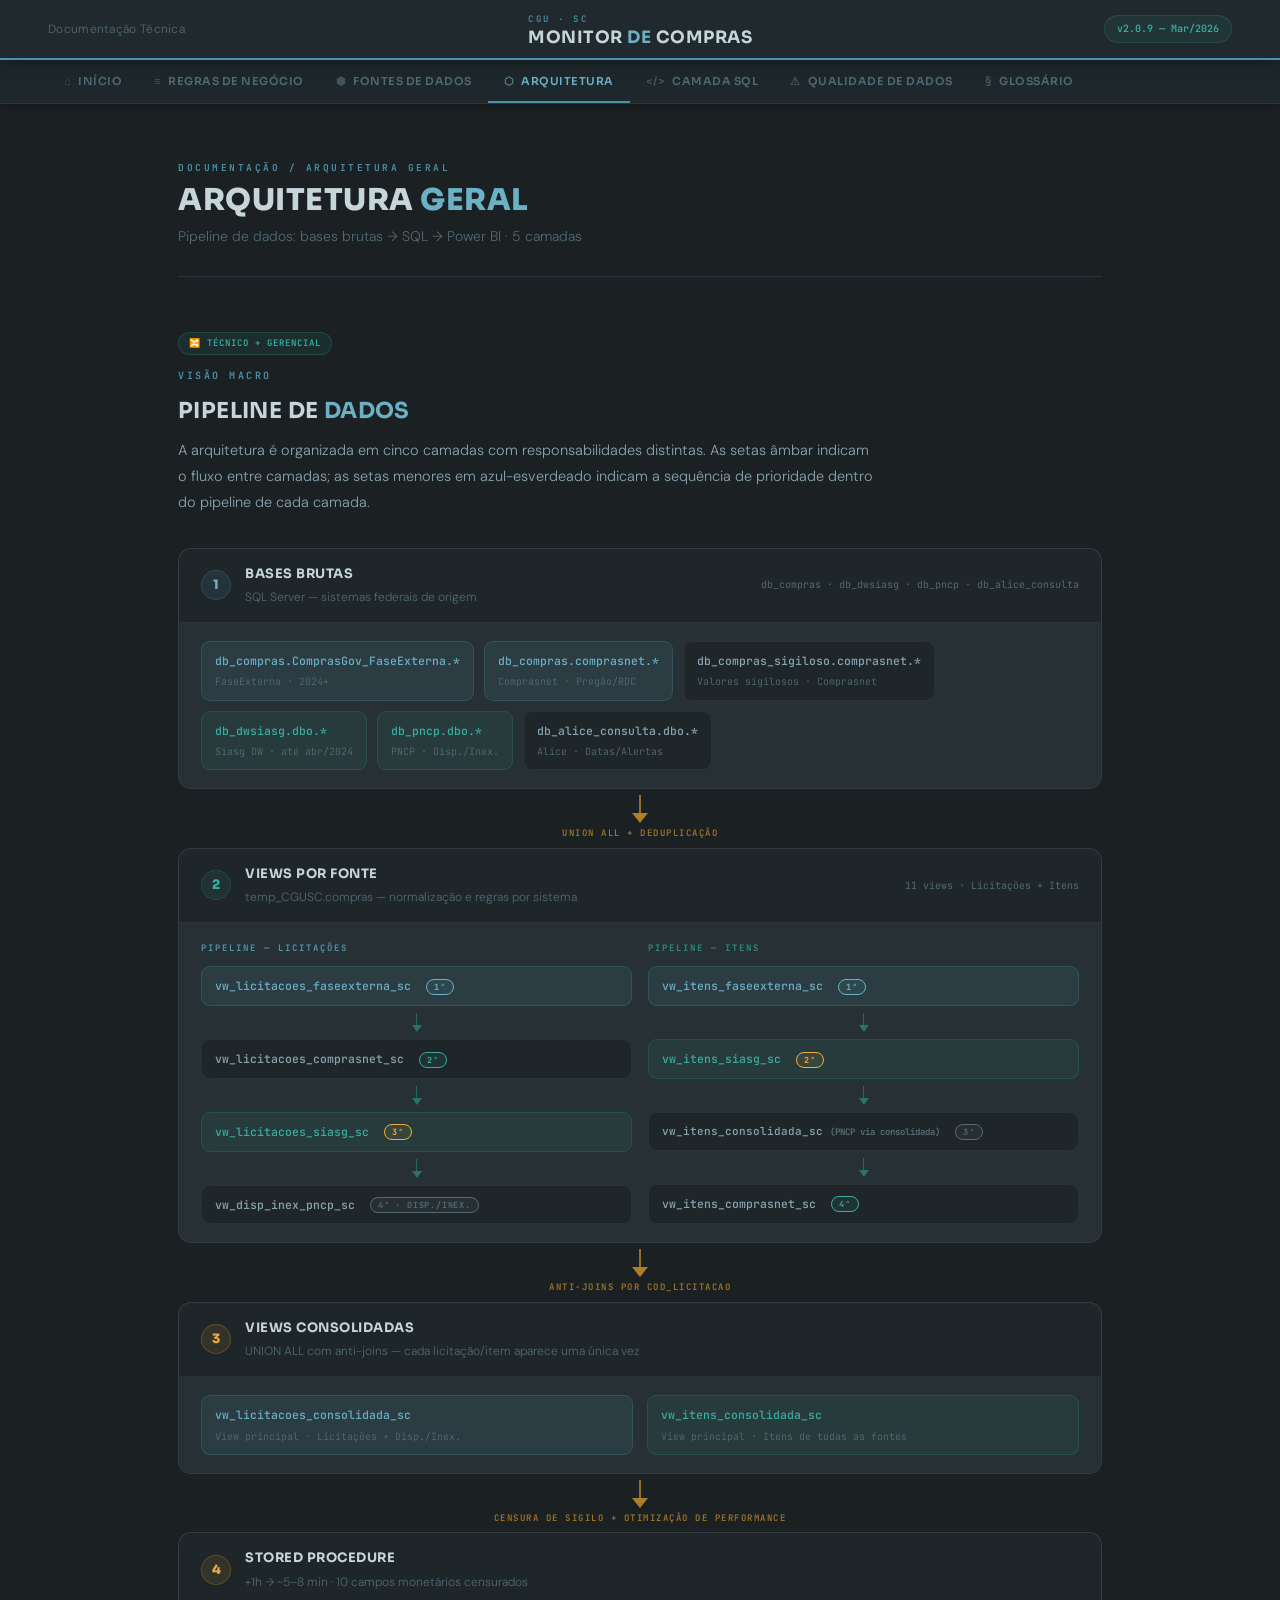
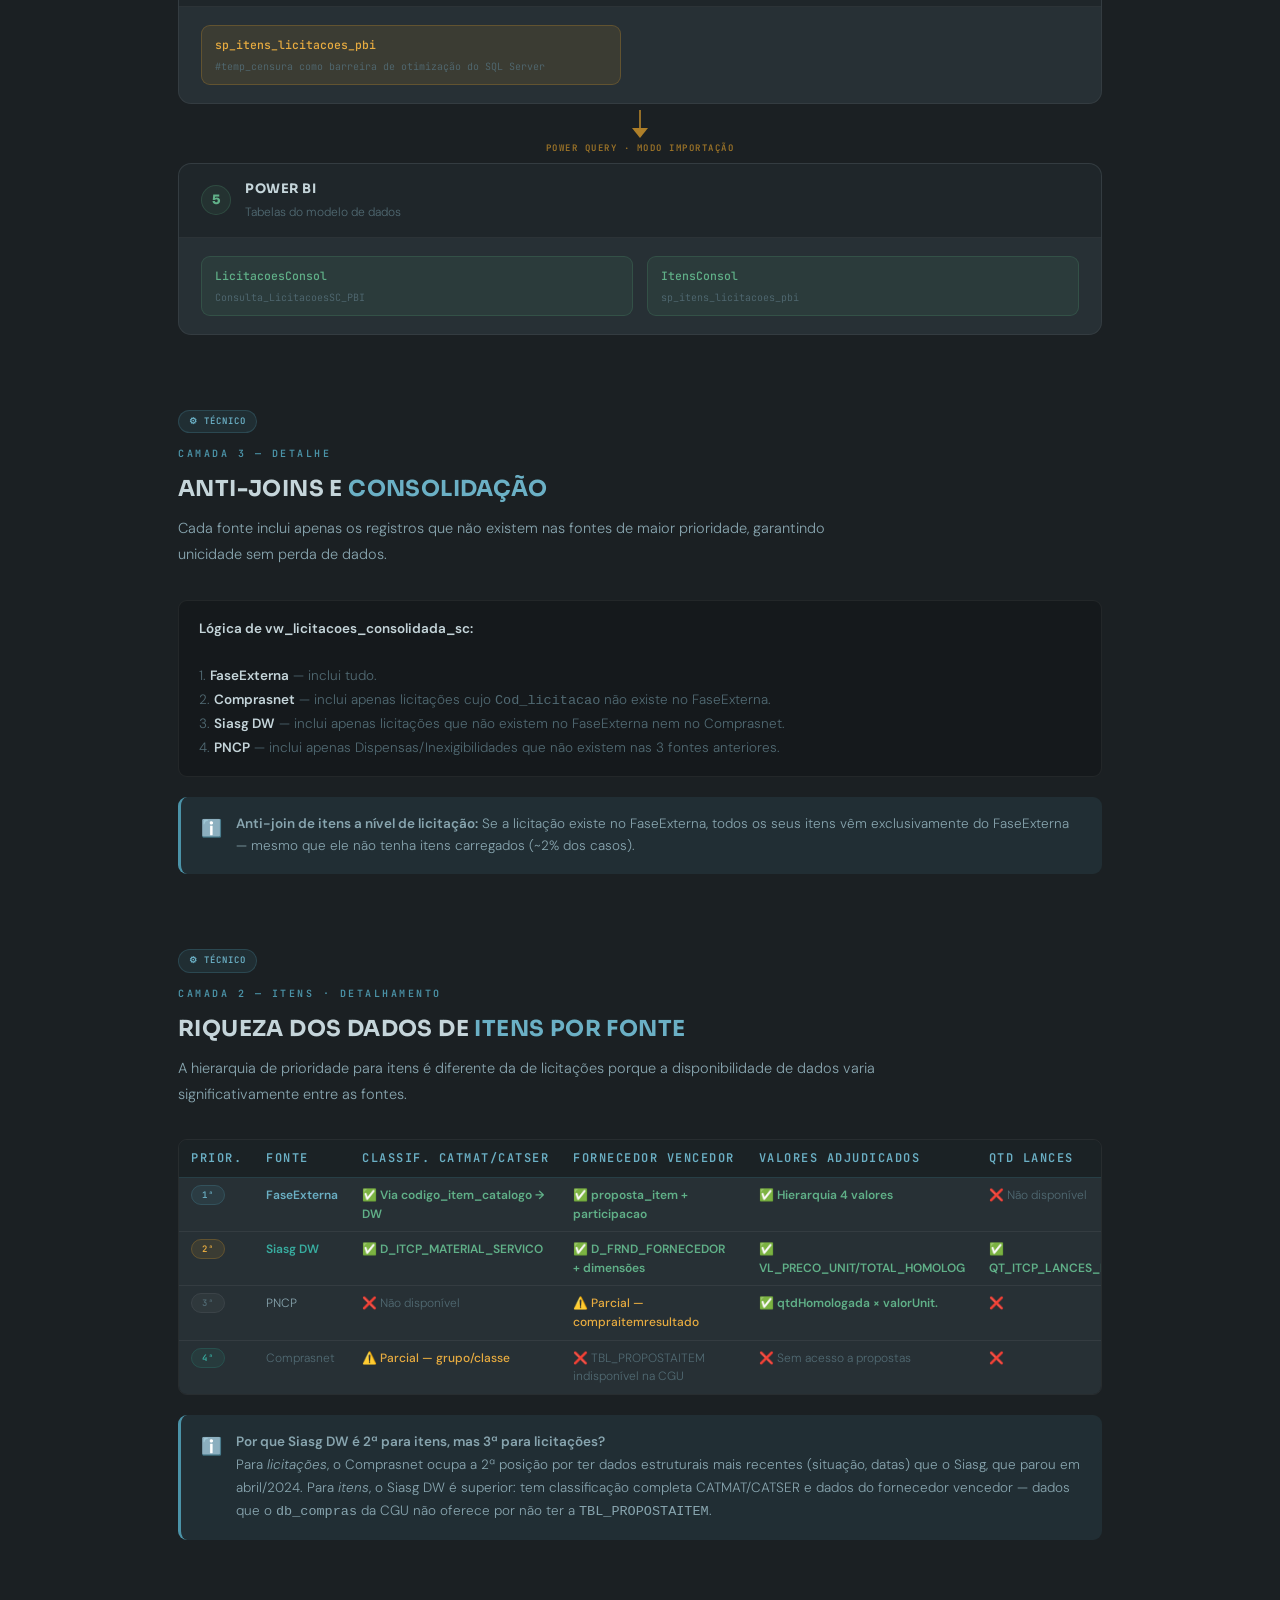
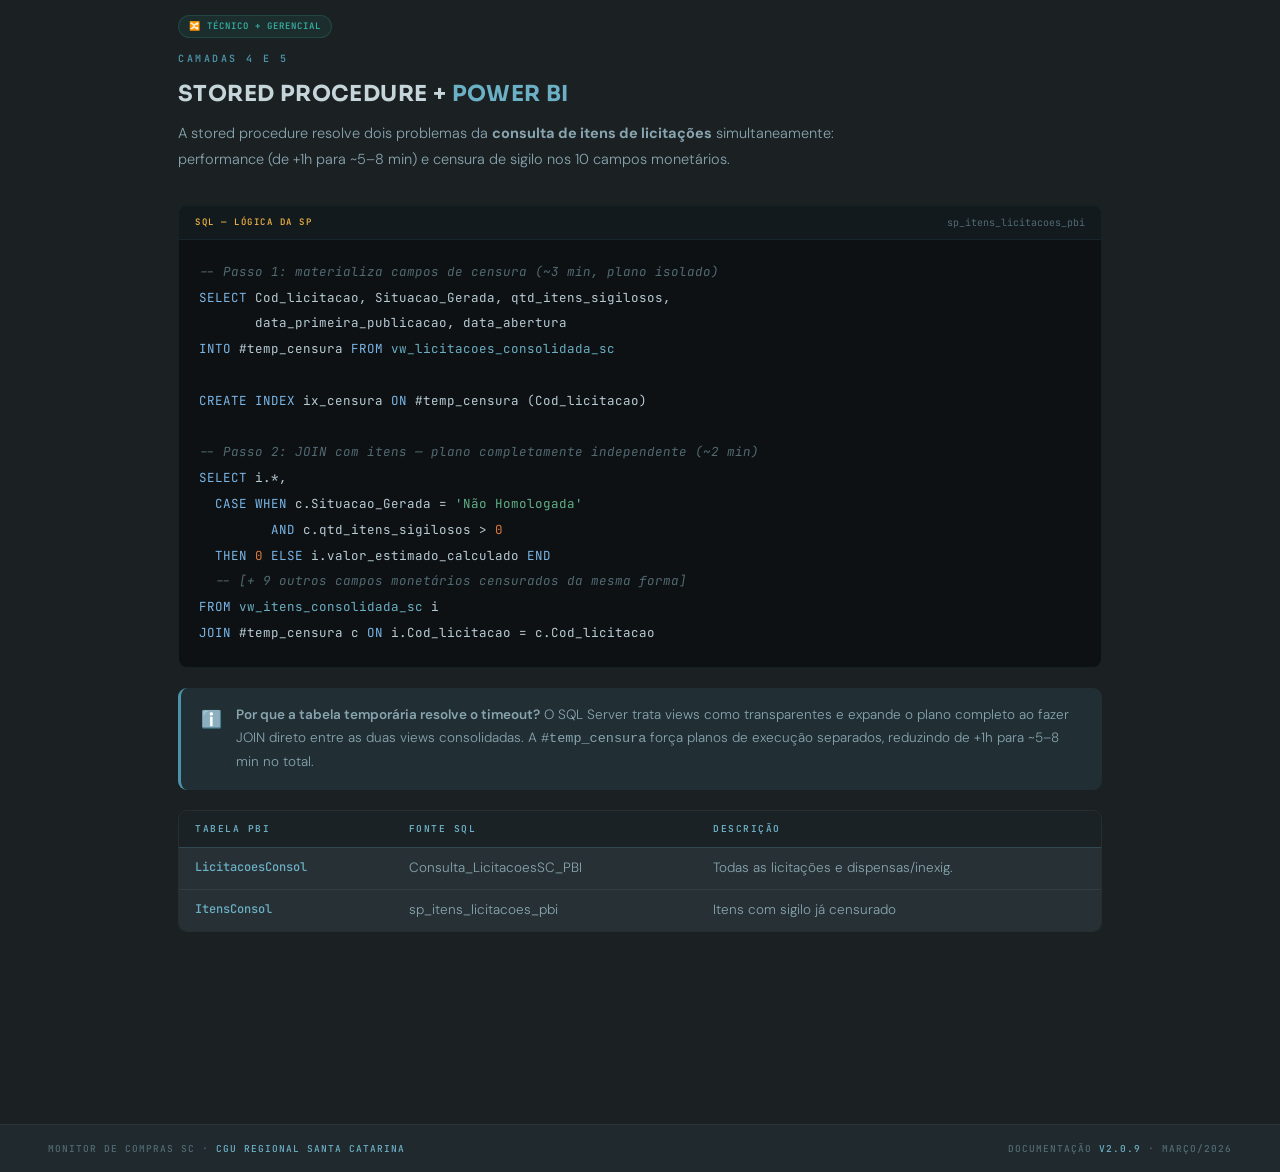
==== arquitetura.html @ 6bacdfa3 "Add files via upload" ====
<!DOCTYPE html>
<html lang="pt-BR">
<head>
  <meta charset="UTF-8">
  <meta name="viewport" content="width=device-width, initial-scale=1.0">
  <title>Arquitetura — Monitor de Compras SC</title>
  <link rel="stylesheet" href="style.css">
<style>.richness-table td, .richness-table th { font-size: 12px !important; padding: 8px 12px !important; } .richness-table td:first-child { font-size: 11px !important; }</style>
</head>
<body>

<header class="site-header">
  <span class="header-doc-label">Documentação Técnica</span>
  <a class="header-brand" href="index.html">
    <div class="brand-meta">
      <span class="brand-label">CGU · SC</span>
      <span class="brand-title">Monitor <em>de</em> Compras</span>
    </div>
  </a>
  <div class="header-right"><span class="version-pill">v2.0.9 — Mar/2026</span></div>
</header>

<nav class="tab-nav">
  <a class="tab-link" href="index.html"><span class="tab-icon">⌂</span> Início</a>
  <a class="tab-link" href="regras-negocio.html"><span class="tab-icon">≡</span> Regras de Negócio</a>
  <a class="tab-link" href="fontes-de-dados.html"><span class="tab-icon">⬢</span> Fontes de Dados</a>
  <a class="tab-link active" href="arquitetura.html"><span class="tab-icon">⬡</span> Arquitetura</a>
  <a class="tab-link" href="camada-sql.html"><span class="tab-icon">&lt;/&gt;</span> Camada SQL</a>
  <a class="tab-link" href="qualidade-dados.html"><span class="tab-icon">⚠</span> Qualidade de Dados</a>
  <a class="tab-link" href="glossario.html"><span class="tab-icon">§</span> Glossário</a>
</nav>

<div class="page-wrap">

  <div class="page-top">
    <div class="page-eyebrow">Documentação / Arquitetura Geral</div>
    <h1 class="page-title">Arquitetura <em>Geral</em></h1>
    <p class="page-subtitle">Pipeline de dados: bases brutas → SQL → Power BI · 5 camadas</p>
  </div>

  <!-- PIPELINE PRINCIPAL -->
  <div class="section">
    <span class="badge badge-hibrido">🔀 Técnico + Gerencial</span>
    <div class="section-eyebrow">Visão Macro</div>
    <h2 class="section-title">Pipeline de <em>Dados</em></h2>
    <p class="section-desc">A arquitetura é organizada em cinco camadas com responsabilidades distintas. As setas âmbar indicam o fluxo entre camadas; as setas menores em azul-esverdeado indicam a sequência de prioridade dentro do pipeline de cada camada.</p>

    <div class="pipeline-wrap">

      <!-- 1ª Camada -->
      <div class="pipe-layer">
        <div class="pipe-layer-header">
          <div class="pipe-layer-num" style="background:var(--blue-bg);border:1px solid var(--blue-bdr);color:var(--blue-lt);">1</div>
          <div>
            <div class="pipe-layer-title">Bases Brutas</div>
            <div style="font-size:12px;font-weight:300;color:var(--text-muted);margin-top:2px;">SQL Server — sistemas federais de origem</div>
          </div>
          <span class="pipe-layer-sub">db_compras · db_dwsiasg · db_pncp · db_alice_consulta</span>
        </div>
        <div class="pipe-layer-body">
          <div style="display:flex;gap:10px;flex-wrap:wrap;">
            <div class="pipe-view blue">db_compras.ComprasGov_FaseExterna.*<div style="font-size:10px;color:var(--text-muted);margin-top:3px;font-weight:300;">FaseExterna · 2024+</div></div>
            <div class="pipe-view blue">db_compras.comprasnet.*<div style="font-size:10px;color:var(--text-muted);margin-top:3px;font-weight:300;">Comprasnet · Pregão/RDC</div></div>
            <div class="pipe-view">db_compras_sigiloso.comprasnet.*<div style="font-size:10px;color:var(--text-muted);margin-top:3px;font-weight:300;">Valores sigilosos · Comprasnet</div></div>
            <div class="pipe-view teal">db_dwsiasg.dbo.*<div style="font-size:10px;color:var(--text-muted);margin-top:3px;font-weight:300;">Siasg DW · até abr/2024</div></div>
            <div class="pipe-view teal">db_pncp.dbo.*<div style="font-size:10px;color:var(--text-muted);margin-top:3px;font-weight:300;">PNCP · Disp./Inex.</div></div>
            <div class="pipe-view">db_alice_consulta.dbo.*<div style="font-size:10px;color:var(--text-muted);margin-top:3px;font-weight:300;">Alice · Datas/Alertas</div></div>
          </div>
        </div>
      </div>

      <div class="pipe-arrow-big">
        <div class="arrow-line"></div>
        <div class="arrow-head"></div>
        <div class="pipe-arrow-label">UNION ALL + Deduplicação</div>
      </div>

      <!-- 2ª Camada -->
      <div class="pipe-layer">
        <div class="pipe-layer-header">
          <div class="pipe-layer-num" style="background:var(--teal-bg);border:1px solid var(--teal-bdr);color:var(--teal-lt);">2</div>
          <div>
            <div class="pipe-layer-title">Views por Fonte</div>
            <div style="font-size:12px;font-weight:300;color:var(--text-muted);margin-top:2px;">temp_CGUSC.compras — normalização e regras por sistema</div>
          </div>
          <span class="pipe-layer-sub">11 views · Licitações + Itens</span>
        </div>
        <div class="pipe-layer-body">
          <div class="pipe-views-grid">

            <!-- Pipeline licitações -->
            <div class="pipe-col">
              <div class="pipe-col-label" style="color:var(--blue);">Pipeline — Licitações</div>
              <div class="pipe-view blue">vw_licitacoes_faseexterna_sc <span class="pipe-priority p1">1ª</span></div>
              <div class="pipe-arrow-small-wrap"><div style="display:flex;flex-direction:column;align-items:center;padding:4px 0;"><div style="width:1px;height:12px;background:var(--teal);opacity:.6;"></div><div style="width:0;height:0;border-left:5px solid transparent;border-right:5px solid transparent;border-top:7px solid var(--teal);opacity:.75;"></div></div></div>
              <div class="pipe-view">vw_licitacoes_comprasnet_sc <span class="pipe-priority p2">2ª</span></div>
              <div class="pipe-arrow-small-wrap"><div style="display:flex;flex-direction:column;align-items:center;padding:4px 0;"><div style="width:1px;height:12px;background:var(--teal);opacity:.6;"></div><div style="width:0;height:0;border-left:5px solid transparent;border-right:5px solid transparent;border-top:7px solid var(--teal);opacity:.75;"></div></div></div>
              <div class="pipe-view teal">vw_licitacoes_siasg_sc <span class="pipe-priority p3">3ª</span></div>
              <div class="pipe-arrow-small-wrap"><div style="display:flex;flex-direction:column;align-items:center;padding:4px 0;"><div style="width:1px;height:12px;background:var(--teal);opacity:.6;"></div><div style="width:0;height:0;border-left:5px solid transparent;border-right:5px solid transparent;border-top:7px solid var(--teal);opacity:.75;"></div></div></div>
              <div class="pipe-view">vw_disp_inex_pncp_sc <span class="pipe-priority p4">4ª · Disp./Inex.</span></div>
            </div>

            <!-- Pipeline itens -->
            <div class="pipe-col">
              <div class="pipe-col-label" style="color:var(--teal);">Pipeline — Itens</div>
              <div class="pipe-view blue">vw_itens_faseexterna_sc <span class="pipe-priority p1">1ª</span></div>
              <div class="pipe-arrow-small-wrap"><div style="display:flex;flex-direction:column;align-items:center;padding:4px 0;"><div style="width:1px;height:12px;background:var(--teal);opacity:.6;"></div><div style="width:0;height:0;border-left:5px solid transparent;border-right:5px solid transparent;border-top:7px solid var(--teal);opacity:.75;"></div></div></div>
              <div class="pipe-view teal">vw_itens_siasg_sc <span class="pipe-priority p3">2ª</span></div>
              <div class="pipe-arrow-small-wrap"><div style="display:flex;flex-direction:column;align-items:center;padding:4px 0;"><div style="width:1px;height:12px;background:var(--teal);opacity:.6;"></div><div style="width:0;height:0;border-left:5px solid transparent;border-right:5px solid transparent;border-top:7px solid var(--teal);opacity:.75;"></div></div></div>
              <div class="pipe-view" style="font-size:11px;">vw_itens_consolidada_sc <span style="font-size:9px;opacity:.6;">(PNCP via consolidada)</span> <span class="pipe-priority p4">3ª</span></div>
              <div class="pipe-arrow-small-wrap"><div style="display:flex;flex-direction:column;align-items:center;padding:4px 0;"><div style="width:1px;height:12px;background:var(--teal);opacity:.6;"></div><div style="width:0;height:0;border-left:5px solid transparent;border-right:5px solid transparent;border-top:7px solid var(--teal);opacity:.75;"></div></div></div>
              <div class="pipe-view">vw_itens_comprasnet_sc <span class="pipe-priority p2">4ª</span></div>
            </div>
          </div>
        </div>
      </div>

      <div class="pipe-arrow-big">
        <div class="arrow-line"></div>
        <div class="arrow-head"></div>
        <div class="pipe-arrow-label">Anti-joins por Cod_licitacao</div>
      </div>

      <!-- 3ª Camada -->
      <div class="pipe-layer">
        <div class="pipe-layer-header">
          <div class="pipe-layer-num" style="background:var(--amber-bg);border:1px solid var(--amber-bdr);color:var(--amber-lt);">3</div>
          <div>
            <div class="pipe-layer-title">Views Consolidadas</div>
            <div style="font-size:12px;font-weight:300;color:var(--text-muted);margin-top:2px;">UNION ALL com anti-joins — cada licitação/item aparece uma única vez</div>
          </div>
        </div>
        <div class="pipe-layer-body">
          <div style="display:flex;gap:14px;flex-wrap:wrap;">
            <div class="pipe-view blue" style="flex:1;min-width:260px;">vw_licitacoes_consolidada_sc<div style="font-size:10px;color:var(--text-muted);margin-top:3px;font-weight:300;">View principal · Licitações + Disp./Inex.</div></div>
            <div class="pipe-view teal" style="flex:1;min-width:260px;">vw_itens_consolidada_sc<div style="font-size:10px;color:var(--text-muted);margin-top:3px;font-weight:300;">View principal · Itens de todas as fontes</div></div>
          </div>
        </div>
      </div>

      <div class="pipe-arrow-big">
        <div class="arrow-line"></div>
        <div class="arrow-head"></div>
        <div class="pipe-arrow-label">Censura de Sigilo + Otimização de Performance</div>
      </div>

      <!-- 4ª Camada -->
      <div class="pipe-layer">
        <div class="pipe-layer-header">
          <div class="pipe-layer-num" style="background:var(--amber-bg);border:1px solid var(--amber-bdr);color:var(--amber-lt);">4</div>
          <div>
            <div class="pipe-layer-title">Stored Procedure</div>
            <div style="font-size:12px;font-weight:300;color:var(--text-muted);margin-top:2px;">+1h → ~5–8 min · 10 campos monetários censurados</div>
          </div>
        </div>
        <div class="pipe-layer-body">
          <div class="pipe-view amber" style="max-width:420px;">sp_itens_licitacoes_pbi<div style="font-size:10px;color:var(--text-muted);margin-top:3px;font-weight:300;">#temp_censura como barreira de otimização do SQL Server</div></div>
        </div>
      </div>

      <div class="pipe-arrow-big">
        <div class="arrow-line"></div>
        <div class="arrow-head"></div>
        <div class="pipe-arrow-label">Power Query · Modo Importação</div>
      </div>

      <!-- 5ª Camada -->
      <div class="pipe-layer">
        <div class="pipe-layer-header">
          <div class="pipe-layer-num" style="background:var(--sage-bg);border:1px solid var(--sage-bdr);color:var(--sage-lt);">5</div>
          <div>
            <div class="pipe-layer-title">Power BI</div>
            <div style="font-size:12px;font-weight:300;color:var(--text-muted);margin-top:2px;">Tabelas do modelo de dados</div>
          </div>
        </div>
        <div class="pipe-layer-body">
          <div style="display:flex;gap:14px;flex-wrap:wrap;">
            <div class="pipe-view" style="flex:1;min-width:200px;border-color:var(--sage-bdr);color:var(--sage-lt);background:var(--sage-bg);">LicitacoesConsol<div style="font-size:10px;color:var(--text-muted);margin-top:3px;font-weight:300;">Consulta_LicitacoesSC_PBI</div></div>
            <div class="pipe-view" style="flex:1;min-width:200px;border-color:var(--sage-bdr);color:var(--sage-lt);background:var(--sage-bg);">ItensConsol<div style="font-size:10px;color:var(--text-muted);margin-top:3px;font-weight:300;">sp_itens_licitacoes_pbi</div></div>
          </div>
        </div>
      </div>

    </div><!-- /pipeline-wrap -->
  </div>

  <!-- ANTI-JOINS -->
  <div class="section">
    <span class="badge badge-tecnico">⚙ Técnico</span>
    <div class="section-eyebrow">Camada 3 — Detalhe</div>
    <h2 class="section-title">Anti-joins e <em>Consolidação</em></h2>
    <p class="section-desc">Cada fonte inclui apenas os registros que não existem nas fontes de maior prioridade, garantindo unicidade sem perda de dados.</p>

    <div class="anti-join-note">
      <strong>Lógica de vw_licitacoes_consolidada_sc:</strong><br><br>
      1. <strong>FaseExterna</strong> — inclui tudo.<br>
      2. <strong>Comprasnet</strong> — inclui apenas licitações cujo <code>Cod_licitacao</code> não existe no FaseExterna.<br>
      3. <strong>Siasg DW</strong> — inclui apenas licitações que não existem no FaseExterna nem no Comprasnet.<br>
      4. <strong>PNCP</strong> — inclui apenas Dispensas/Inexigibilidades que não existem nas 3 fontes anteriores.
    </div>

    <div class="callout callout-info">
      <span class="callout-icon">ℹ️</span>
      <div><strong>Anti-join de itens a nível de licitação:</strong> Se a licitação existe no FaseExterna, todos os seus itens vêm exclusivamente do FaseExterna — mesmo que ele não tenha itens carregados (~2% dos casos).</div>
    </div>
  </div>

  <!-- RIQUEZA DOS ITENS §17 -->
  <div class="section">
    <span class="badge badge-tecnico">⚙ Técnico</span>
    <div class="section-eyebrow">Camada 2 — Itens · Detalhamento</div>
    <h2 class="section-title">Riqueza dos Dados de <em>Itens por Fonte</em></h2>
    <p class="section-desc">A hierarquia de prioridade para itens é diferente da de licitações porque a disponibilidade de dados varia significativamente entre as fontes.</p>

    <div class="table-wrap richness-table">
      <table>
        <thead>
          <tr>
            <th>Prior.</th>
            <th>Fonte</th>
            <th>Classif. CATMAT/CATSER</th>
            <th>Fornecedor Vencedor</th>
            <th>Valores Adjudicados</th>
            <th>Qtd Lances</th>
            <th>Qtd Fornecedores</th>
          </tr>
        </thead>
        <tbody>
          <tr>
            <td><span class="source-priority p1" style="font-size:9px;">1ª</span></td>
            <td style="color:var(--blue-lt);font-weight:600;">FaseExterna</td>
            <td class="richness-yes">✅ Via codigo_item_catalogo → DW</td>
            <td class="richness-yes">✅ proposta_item + participacao</td>
            <td class="richness-yes">✅ Hierarquia 4 valores</td>
            <td class="richness-no">❌ Não disponível</td>
            <td class="richness-yes">✅ COUNT(proposta_item)</td>
          </tr>
          <tr>
            <td><span class="source-priority p3" style="font-size:9px;">2ª</span></td>
            <td style="color:var(--teal-lt);font-weight:600;">Siasg DW</td>
            <td class="richness-yes">✅ D_ITCP_MATERIAL_SERVICO</td>
            <td class="richness-yes">✅ D_FRND_FORNECEDOR + dimensões</td>
            <td class="richness-yes">✅ VL_PRECO_UNIT/TOTAL_HOMOLOG</td>
            <td class="richness-yes">✅ QT_ITCP_LANCES_ITEM</td>
            <td class="richness-yes">✅ COUNT(F_ITEM_FORNECEDOR)</td>
          </tr>
          <tr>
            <td><span class="source-priority p4" style="font-size:9px;">3ª</span></td>
            <td style="color:var(--text-mid);">PNCP</td>
            <td class="richness-no">❌ Não disponível</td>
            <td class="richness-part">⚠️ Parcial — compraitemresultado</td>
            <td class="richness-yes">✅ qtdHomologada × valorUnit.</td>
            <td class="richness-no">❌</td>
            <td class="richness-no">❌</td>
          </tr>
          <tr>
            <td><span class="source-priority p2" style="font-size:9px;">4ª</span></td>
            <td style="color:var(--text-muted);">Comprasnet</td>
            <td class="richness-part">⚠️ Parcial — grupo/classe</td>
            <td class="richness-no">❌ TBL_PROPOSTAITEM indisponível na CGU</td>
            <td class="richness-no">❌ Sem acesso a propostas</td>
            <td class="richness-no">❌</td>
            <td class="richness-no">❌</td>
          </tr>
        </tbody>
      </table>
    </div>

    <div class="callout callout-info">
      <span class="callout-icon">ℹ️</span>
      <div>
        <strong>Por que Siasg DW é 2ª para itens, mas 3ª para licitações?</strong><br>
        Para <em>licitações</em>, o Comprasnet ocupa a 2ª posição por ter dados estruturais mais recentes (situação, datas) que o Siasg, que parou em abril/2024. Para <em>itens</em>, o Siasg DW é superior: tem classificação completa CATMAT/CATSER e dados do fornecedor vencedor — dados que o <code>db_compras</code> da CGU não oferece por não ter a <code>TBL_PROPOSTAITEM</code>.
      </div>
    </div>
  </div>

  <!-- SP + POWER BI -->
  <div class="section">
    <span class="badge badge-hibrido">🔀 Técnico + Gerencial</span>
    <div class="section-eyebrow">Camadas 4 e 5</div>
    <h2 class="section-title">Stored Procedure + <em>Power BI</em></h2>
    <p class="section-desc">A stored procedure resolve dois problemas da <strong>consulta de itens de licitações</strong> simultaneamente: performance (de +1h para ~5–8 min) e censura de sigilo nos 10 campos monetários.</p>

    <div class="code-block">
      <div class="code-header">
        <span class="code-lang">SQL — Lógica da SP</span>
        <span class="code-label">sp_itens_licitacoes_pbi</span>
      </div>
      <pre><code><span class="cm">-- Passo 1: materializa campos de censura (~3 min, plano isolado)</span>
<span class="kw">SELECT</span> Cod_licitacao, Situacao_Gerada, qtd_itens_sigilosos,
       data_primeira_publicacao, data_abertura
<span class="kw">INTO</span> #temp_censura <span class="kw">FROM</span> <span class="tb">vw_licitacoes_consolidada_sc</span>

<span class="kw">CREATE INDEX</span> ix_censura <span class="kw">ON</span> #temp_censura (Cod_licitacao)

<span class="cm">-- Passo 2: JOIN com itens — plano completamente independente (~2 min)</span>
<span class="kw">SELECT</span> i.*,
  <span class="kw">CASE WHEN</span> c.Situacao_Gerada = <span class="str">'Não Homologada'</span>
         <span class="kw">AND</span> c.qtd_itens_sigilosos &gt; <span class="num">0</span>
  <span class="kw">THEN</span> <span class="num">0</span> <span class="kw">ELSE</span> i.valor_estimado_calculado <span class="kw">END</span>
  <span class="cm">-- [+ 9 outros campos monetários censurados da mesma forma]</span>
<span class="kw">FROM</span> <span class="tb">vw_itens_consolidada_sc</span> i
<span class="kw">JOIN</span> #temp_censura c <span class="kw">ON</span> i.Cod_licitacao = c.Cod_licitacao</code></pre>
    </div>

    <div class="callout callout-info">
      <span class="callout-icon">ℹ️</span>
      <div><strong>Por que a tabela temporária resolve o timeout?</strong> O SQL Server trata views como transparentes e expande o plano completo ao fazer JOIN direto entre as duas views consolidadas. A <code>#temp_censura</code> força planos de execução separados, reduzindo de +1h para ~5–8 min no total.</div>
    </div>

    <div class="table-wrap">
      <table>
        <thead><tr><th>Tabela PBI</th><th>Fonte SQL</th><th>Descrição</th></tr></thead>
        <tbody>
          <tr><td>LicitacoesConsol</td><td>Consulta_LicitacoesSC_PBI</td><td>Todas as licitações e dispensas/inexig.</td></tr>
          <tr><td>ItensConsol</td><td>sp_itens_licitacoes_pbi</td><td>Itens com sigilo já censurado</td></tr>
        </tbody>
      </table>
    </div>
  </div>

</div>
<footer class="page-footer">
  <div>Monitor de Compras SC · <span>CGU Regional Santa Catarina</span></div>
  <div>Documentação <span>v2.0.9</span> · Março/2026</div>
</footer>
</body></html>
---- style.css ----
/* =========================================================
   Monitor de Compras SC — Documentação
   Base: #1b2023 · Mais ar · Cards coloridos com gradiente
   Fontes: Sora · DM Sans · JetBrains Mono
   ========================================================= */

@import url('https://fonts.googleapis.com/css2?family=Sora:wght@300;400;500;600;700;800&family=DM+Sans:ital,wght@0,300;0,400;0,500;0,600;1,400&family=JetBrains+Mono:wght@400;500;600&display=swap');

:root {
  /* ── Fundo — um pouco mais claro que antes ── */
  --bg:          #1b2023;
  --bg-subtle:   #202a2e;
  --bg-card:     #273035;
  --bg-card-hi:  #2e383d;
  --bg-nav:      #1e282c;

  /* ── Azul aço — cor primária ── */
  --blue:        #4b93a8;
  --blue-lt:     #6bb0c5;
  --blue-dim:    #346f82;
  --blue-bg:     rgba(75,147,168,0.12);
  --blue-bdr:    rgba(75,147,168,0.25);

  /* ── Teal ── */
  --teal:        #2b8a7c;
  --teal-lt:     #38ada0;
  --teal-bg:     rgba(43,138,124,0.12);
  --teal-bdr:    rgba(43,138,124,0.28);

  /* ── Âmbar — destaque quente ── */
  --amber:       #c8902a;
  --amber-lt:    #e8ac40;
  --amber-bg:    rgba(200,144,42,0.12);
  --amber-bdr:   rgba(200,144,42,0.28);

  /* ── Laranja terracota — raro ── */
  --orange:      #c06030;
  --orange-lt:   #d97840;
  --orange-bg:   rgba(192,96,48,0.12);
  --orange-bdr:  rgba(192,96,48,0.28);

  /* ── Verde sálvia — quarto acento para cards ── */
  --sage:        #4a8c6a;
  --sage-lt:     #60b088;
  --sage-bg:     rgba(74,140,106,0.12);
  --sage-bdr:    rgba(74,140,106,0.28);

  /* ── Texto ── */
  --text:        #c5d5da;
  --text-mid:    #88a5af;
  --text-muted:  #516a73;
  --text-faint:  rgba(197,213,218,0.08);

  /* ── Bordas ── */
  --bdr:         rgba(255,255,255,0.06);
  --bdr-blue:    rgba(75,147,168,0.2);

  /* ── Layout ── */
  --header-h: 60px;
  --tabs-h:   44px;
  --r:        9px;
  --rlg:      13px;

  /* ── Tipografia ── */
  --f-ui:   'Sora', sans-serif;
  --f-body: 'DM Sans', sans-serif;
  --f-mono: 'JetBrains Mono', monospace;
}

/* ── Reset ─────────────────────────────────────────────── */
*, *::before, *::after { box-sizing: border-box; margin: 0; padding: 0; }
html { font-size: 15px; scroll-behavior: smooth; }

body {
  font-family: var(--f-body);
  background: var(--bg);
  color: var(--text);
  line-height: 1.72;
  min-height: 100vh;
}

/* ── HEADER ─────────────────────────────────────────────── */
.site-header {
  background: var(--bg-subtle);
  border-bottom: 2px solid var(--blue);
  height: var(--header-h);
  padding: 0 48px;
  display: grid;
  grid-template-columns: 1fr auto 1fr;
  align-items: center;
  position: sticky;
  top: 0;
  z-index: 200;
  box-shadow: 0 2px 20px rgba(0,0,0,0.4);
}

/* Coluna esquerda — "Documentação Técnica" */
.header-doc-label {
  font-family: var(--f-body);
  font-size: 12px;
  font-weight: 300;
  color: var(--text-muted);
  letter-spacing: .3px;
  justify-self: start;
}

/* Coluna central — brand */
.header-brand {
  display: flex;
  flex-direction: column;
  align-items: flex-start;   /* CGU·SC e título alinhados à esquerda entre si */
  gap: 1px;
  text-decoration: none;
  justify-self: center;
}

.brand-meta { display: flex; flex-direction: column; gap: 1px; }

.brand-label {
  font-family: var(--f-mono);
  font-size: 9px;
  font-weight: 500;
  letter-spacing: 2.5px;
  text-transform: uppercase;
  color: var(--blue);
}

.brand-title {
  font-family: var(--f-ui);
  font-size: 17px;
  font-weight: 700;
  letter-spacing: .5px;
  text-transform: uppercase;
  color: var(--text);
  line-height: 1;
}
.brand-title em { font-style: normal; color: var(--blue-lt); }

/* Coluna direita — version pill */
.header-right {
  display: flex;
  align-items: center;
  justify-content: flex-end;
}

.version-pill {
  font-family: var(--f-mono);
  font-size: 10px;
  font-weight: 600;
  color: var(--teal-lt);
  background: var(--teal-bg);
  border: 1px solid var(--teal-bdr);
  padding: 4px 12px;
  border-radius: 20px;
}

/* ── TAB NAV ────────────────────────────────────────────── */
.tab-nav {
  background: var(--bg-nav);
  border-bottom: 1px solid var(--bdr);
  padding: 0 48px;
  display: flex;
  height: var(--tabs-h);
  align-items: stretch;
  position: sticky;
  top: var(--header-h);
  z-index: 190;
  overflow-x: auto;
  scrollbar-width: none;
  box-shadow: 0 2px 10px rgba(0,0,0,0.25);
}
.tab-nav::-webkit-scrollbar { display: none; }

.tab-link {
  display: inline-flex;
  align-items: center;
  gap: 7px;
  padding: 0 16px;
  font-family: var(--f-ui);
  font-size: 11px;
  font-weight: 600;
  letter-spacing: .5px;
  text-transform: uppercase;
  text-decoration: none;
  color: var(--text-muted);
  border-top: 2px solid transparent;
  border-bottom: 2px solid transparent;
  white-space: nowrap;
  transition: color .16s, border-color .16s;
}
.tab-link:hover { color: var(--amber-lt); border-bottom-color: var(--amber); }
.tab-link.active { color: var(--blue-lt); border-bottom-color: var(--blue); }
.tab-icon { font-size: 11px; opacity: .7; }

/* ── PAGE ───────────────────────────────────────────────── */
.page-wrap {
  max-width: 1020px;
  margin: 0 auto;
  padding: 56px 48px 120px;
}

/* ── HERO ───────────────────────────────────────────────── */
.hero {
  background: linear-gradient(135deg, var(--bg-card) 0%, var(--bg-card-hi) 100%);
  border: 1px solid var(--bdr-blue);
  border-radius: var(--rlg);
  padding: 40px 44px;
  margin-bottom: 60px;
  position: relative;
  overflow: hidden;
}

.hero::before {
  content: '';
  position: absolute;
  top: -80px; right: -80px;
  width: 320px; height: 320px;
  border-radius: 50%;
  background: radial-gradient(circle, rgba(75,147,168,.07) 0%, transparent 65%);
  pointer-events: none;
}

.hero-eyebrow {
  font-family: var(--f-mono);
  font-size: 10px;
  font-weight: 600;
  letter-spacing: 2.5px;
  text-transform: uppercase;
  color: var(--blue);
  margin-bottom: 14px;
}

.hero-title {
  font-family: var(--f-ui);
  font-size: 34px;
  font-weight: 800;
  text-transform: uppercase;
  letter-spacing: 1px;
  line-height: 1.1;
  color: var(--text);
  margin-bottom: 16px;
}
.hero-title span { color: var(--blue-lt); }

.hero-desc {
  font-size: 15px;
  font-weight: 300;
  color: var(--text-mid);
  max-width: 580px;
  line-height: 1.8;
  margin-bottom: 32px;
}

.hero-meta {
  display: flex;
  gap: 36px;
  flex-wrap: wrap;
  padding-top: 24px;
  border-top: 1px solid var(--bdr);
}
.hero-meta-item .lbl {
  display: block;
  font-family: var(--f-mono);
  font-size: 9px;
  font-weight: 600;
  letter-spacing: 1.5px;
  text-transform: uppercase;
  color: var(--text-muted);
  margin-bottom: 4px;
}
.hero-meta-item .val {
  font-family: var(--f-body);
  font-size: 13.5px;
  font-weight: 500;
  color: var(--text);
}

/* ── SECTIONS ───────────────────────────────────────────── */
.section {
  margin-bottom: 72px;
  padding-bottom: 0;
}

.section-eyebrow {
  font-family: var(--f-mono);
  font-size: 10px;
  font-weight: 600;
  letter-spacing: 2.5px;
  text-transform: uppercase;
  color: var(--blue);
  margin-bottom: 8px;
}

h2.section-title {
  font-family: var(--f-ui);
  font-size: 22px;
  font-weight: 700;
  text-transform: uppercase;
  letter-spacing: .4px;
  color: var(--text);
  margin-bottom: 8px;
}
h2.section-title em { font-style: normal; color: var(--blue-lt); }

.section-desc {
  font-size: 14.5px;
  font-weight: 300;
  color: var(--text-mid);
  line-height: 1.78;
  max-width: 700px;
  margin-bottom: 32px;
}

h3.sub-title {
  font-family: var(--f-ui);
  font-size: 12px;
  font-weight: 600;
  text-transform: uppercase;
  letter-spacing: .8px;
  color: var(--text-mid);
  margin: 40px 0 20px;
  padding-bottom: 10px;
  border-bottom: 1px solid var(--bdr);
  display: flex;
  align-items: center;
  gap: 9px;
}
h3.sub-title::before {
  content: '';
  width: 3px; height: 12px;
  background: var(--amber);
  border-radius: 2px;
  flex-shrink: 0;
}

/* ── FEATURE CARDS (coloridos) ──────────────────────────── */
.feat-grid {
  display: grid;
  grid-template-columns: 1fr 1fr;
  gap: 16px;
  margin-bottom: 32px;
}

/* Card base */
.feat-card {
  border-radius: var(--rlg);
  padding: 24px 26px;
  display: flex;
  flex-direction: column;
  gap: 10px;
  border-left: 3px solid;
  transition: transform .18s;
}
.feat-card:hover { transform: translateY(-2px); }

/* Variações de cor — cada card tem gradiente e borda próprios */
.feat-blue {
  background: linear-gradient(135deg, rgba(75,147,168,0.14) 0%, rgba(75,147,168,0.06) 100%);
  border-color: var(--blue);
}
.feat-teal {
  background: linear-gradient(135deg, rgba(43,138,124,0.14) 0%, rgba(43,138,124,0.06) 100%);
  border-color: var(--teal);
}
.feat-amber {
  background: linear-gradient(135deg, rgba(200,144,42,0.14) 0%, rgba(200,144,42,0.06) 100%);
  border-color: var(--amber);
}
.feat-sage {
  background: linear-gradient(135deg, rgba(74,140,106,0.14) 0%, rgba(74,140,106,0.06) 100%);
  border-color: var(--sage);
}

.feat-icon { font-size: 24px; }
.feat-title {
  font-family: var(--f-ui);
  font-size: 13px;
  font-weight: 700;
  text-transform: uppercase;
  letter-spacing: .4px;
  color: var(--text);
}
.feat-text {
  font-size: 13.5px;
  font-weight: 300;
  color: var(--text-mid);
  line-height: 1.65;
}

/* ── STAT ROW ───────────────────────────────────────────── */
.stat-row {
  display: grid;
  grid-template-columns: repeat(4, 1fr);
  gap: 12px;
}

.stat-card {
  border-radius: var(--rlg);
  padding: 20px 22px;
  border-left: 3px solid;
}
.stat-card.blue {
  background: linear-gradient(135deg, rgba(75,147,168,0.1) 0%, rgba(75,147,168,0.04) 100%);
  border-color: var(--blue);
}
.stat-card.teal {
  background: linear-gradient(135deg, rgba(43,138,124,0.1) 0%, rgba(43,138,124,0.04) 100%);
  border-color: var(--teal);
}
.stat-card.amber {
  background: linear-gradient(135deg, rgba(200,144,42,0.1) 0%, rgba(200,144,42,0.04) 100%);
  border-color: var(--amber);
}
.stat-card.neutral {
  background: var(--bg-card);
  border-color: var(--bdr-blue);
}

.stat-label {
  display: block;
  font-family: var(--f-mono);
  font-size: 9px;
  font-weight: 600;
  letter-spacing: 1.5px;
  text-transform: uppercase;
  color: var(--text-muted);
  margin-bottom: 8px;
}
.stat-value {
  font-family: var(--f-ui);
  font-size: 30px;
  font-weight: 800;
  line-height: 1;
  color: var(--text);
}
.stat-card.blue  .stat-value { color: var(--blue-lt); }
.stat-card.teal  .stat-value { color: var(--teal-lt); }
.stat-card.amber .stat-value { color: var(--amber-lt); }

/* ── TIMELINE ───────────────────────────────────────────── */
.timeline { position: relative; padding-left: 24px; margin-top: 4px; }

.timeline::before {
  content: '';
  position: absolute;
  left: 6px; top: 8px; bottom: 0;
  width: 1px;
  background: var(--bdr);
}

.tl-item { position: relative; padding: 0 0 28px 22px; }

.tl-item::before {
  content: '';
  position: absolute;
  left: -17px; top: 6px;
  width: 9px; height: 9px;
  border-radius: 50%;
  background: var(--bg-card);
  border: 1.5px solid var(--text-muted);
}

.tl-item.major::before {
  background: var(--orange);
  border-color: var(--orange);
  width: 12px; height: 12px;
  left: -18.5px;
  box-shadow: 0 0 8px rgba(192,96,48,.3);
}

.tl-date {
  font-family: var(--f-mono);
  font-size: 10px;
  font-weight: 500;
  letter-spacing: .8px;
  text-transform: uppercase;
  color: var(--text-muted);
  margin-bottom: 4px;
}
.tl-version { color: var(--blue-lt); margin-left: 6px; font-weight: 600; }

.tl-title {
  font-family: var(--f-ui);
  font-size: 14px;
  font-weight: 600;
  color: var(--text);
  margin-bottom: 4px;
}

.tl-desc {
  font-size: 13.5px;
  font-weight: 300;
  color: var(--text-muted);
  line-height: 1.65;
}
.tl-desc code {
  font-family: var(--f-mono);
  font-size: 11.5px;
  background: var(--blue-bg);
  border: 1px solid var(--blue-bdr);
  padding: 1px 5px;
  border-radius: 4px;
  color: var(--blue-lt);
}

/* ── NAV CARDS ──────────────────────────────────────────── */
.nav-cards {
  display: grid;
  grid-template-columns: repeat(3, 1fr);
  gap: 14px;
}

.nav-card {
  background: var(--bg-card);
  border: 1px solid var(--bdr);
  border-radius: var(--rlg);
  padding: 22px 22px 18px;
  text-decoration: none;
  display: flex;
  flex-direction: column;
  gap: 8px;
  transition: border-color .18s, background .18s, transform .18s;
}
.nav-card:hover {
  border-color: var(--bdr-blue);
  background: var(--bg-card-hi);
  transform: translateY(-3px);
}
.nc-icon { font-size: 20px; }
.nc-title {
  font-family: var(--f-ui);
  font-size: 12px;
  font-weight: 700;
  text-transform: uppercase;
  letter-spacing: .4px;
  color: var(--text);
}
.nc-desc { font-size: 13px; font-weight: 300; color: var(--text-muted); line-height: 1.55; }
.nc-arrow {
  font-family: var(--f-mono);
  font-size: 11px;
  color: var(--blue);
  font-weight: 600;
  margin-top: auto;
  padding-top: 6px;
}

/* ── FOOTER ─────────────────────────────────────────────── */
.page-footer {
  background: var(--bg-subtle);
  border-top: 1px solid var(--bdr);
  padding: 16px 48px;
  display: flex;
  justify-content: space-between;
  align-items: center;
  font-family: var(--f-mono);
  font-size: 9.5px;
  font-weight: 500;
  letter-spacing: 1px;
  text-transform: uppercase;
  color: var(--text-muted);
  flex-wrap: wrap;
  gap: 8px;
}
.page-footer span { color: var(--blue-lt); }

/* ── RESPONSIVE ─────────────────────────────────────────── */
@media (max-width: 860px) {
  .site-header,
  .tab-nav,
  .page-wrap,
  .page-footer { padding-left: 22px; padding-right: 22px; }
  .feat-grid { grid-template-columns: 1fr; }
  .stat-row  { grid-template-columns: 1fr 1fr; }
  .nav-cards { grid-template-columns: 1fr 1fr; }
  .header-doc-label { display: none; }
  .page-wrap { padding-top: 32px; padding-bottom: 72px; }
}
@media (max-width: 540px) {
  .nav-cards, .stat-row { grid-template-columns: 1fr; }
  .hero-title { font-size: 26px; }
  .brand-title { font-size: 14px; }
  .page-wrap { padding: 24px 18px 60px; }
}

/* ══════════════════════════════════════════════════════════
   ESTILOS DAS PÁGINAS INTERNAS
   ══════════════════════════════════════════════════════════ */

/* ── Page top (cabeçalho interno) ──────────────────────── */
.page-top {
  margin-bottom: 52px;
  padding-bottom: 28px;
  border-bottom: 1px solid var(--bdr-blue);
}
.page-eyebrow {
  font-family: var(--f-mono);
  font-size: 9.5px;
  font-weight: 600;
  letter-spacing: 2.5px;
  text-transform: uppercase;
  color: var(--blue);
  margin-bottom: 8px;
}
h1.page-title {
  font-family: var(--f-ui);
  font-size: 30px;
  font-weight: 800;
  text-transform: uppercase;
  letter-spacing: .5px;
  color: var(--text);
  line-height: 1.1;
  margin-bottom: 8px;
}
h1.page-title em { font-style: normal; color: var(--blue-lt); }
.page-subtitle {
  font-size: 14px;
  font-weight: 300;
  color: var(--text-muted);
  line-height: 1.6;
}

/* ── Badges ─────────────────────────────────────────────── */
.badge {
  display: inline-flex;
  align-items: center;
  gap: 5px;
  font-family: var(--f-mono);
  font-size: 9px;
  font-weight: 600;
  letter-spacing: 1px;
  text-transform: uppercase;
  padding: 3px 10px;
  border-radius: 20px;
  border: 1px solid;
  margin-bottom: 12px;
}
.badge-tecnico  { background: var(--blue-bg);   color: var(--blue-lt);   border-color: var(--blue-bdr); }
.badge-gerencial{ background: var(--amber-bg);  color: var(--amber-lt);  border-color: var(--amber-bdr); }
.badge-hibrido  { background: var(--teal-bg);   color: var(--teal-lt);   border-color: var(--teal-bdr); }

/* ── Paragraphs internos ─────────────────────────────────── */
.body-text {
  font-size: 14.5px;
  font-weight: 300;
  color: var(--text-mid);
  line-height: 1.8;
  margin-bottom: 20px;
  max-width: 720px;
}
.body-text strong { color: var(--text); font-weight: 600; }
.body-text code {
  font-family: var(--f-mono);
  font-size: 12px;
  background: var(--blue-bg);
  border: 1px solid var(--blue-bdr);
  padding: 1px 6px;
  border-radius: 4px;
  color: var(--blue-lt);
}

/* ── Callouts ───────────────────────────────────────────── */
.callout {
  display: flex;
  gap: 14px;
  padding: 16px 20px;
  border-radius: var(--r);
  margin: 20px 0;
  font-size: 13.5px;
  font-weight: 300;
  line-height: 1.7;
  border-left: 3px solid;
}
.callout-icon { font-size: 17px; flex-shrink: 0; margin-top: 1px; }
.callout strong { font-weight: 600; }

.callout-info  { background: var(--blue-bg);   border-color: var(--blue);   color: var(--text-mid); }
.callout-warn  { background: var(--amber-bg);  border-color: var(--amber);  color: var(--text-mid); }
.callout-error { background: var(--orange-bg); border-color: var(--orange); color: var(--text-mid); }
.callout-ok    { background: var(--sage-bg);   border-color: var(--sage);   color: var(--text-mid); }

/* ── Tabelas ─────────────────────────────────────────────── */
.table-wrap {
  overflow-x: auto;
  margin: 20px 0;
  border-radius: var(--r);
  border: 1px solid var(--bdr);
}
table {
  width: 100%;
  border-collapse: collapse;
  font-size: 13.5px;
  background: var(--bg-card);
}
thead tr { background: rgba(0,0,0,.3); }
thead th {
  padding: 10px 16px;
  text-align: left;
  font-family: var(--f-mono);
  font-size: 9.5px;
  font-weight: 600;
  letter-spacing: 1.5px;
  text-transform: uppercase;
  color: var(--blue-lt);
  white-space: nowrap;
  border-bottom: 1px solid var(--blue-bdr);
}
tbody tr { border-bottom: 1px solid var(--bdr); }
tbody tr:last-child { border-bottom: none; }
tbody tr:hover { background: rgba(75,147,168,.04); }
tbody td {
  padding: 10px 16px;
  vertical-align: top;
  color: var(--text-mid);
  font-weight: 300;
  line-height: 1.55;
}
tbody td:first-child {
  font-family: var(--f-mono);
  font-size: 12px;
  color: var(--blue-lt);
  font-weight: 500;
}
tbody td code {
  font-family: var(--f-mono);
  font-size: 11.5px;
  background: var(--blue-bg);
  border: 1px solid var(--blue-bdr);
  padding: 1px 5px;
  border-radius: 4px;
  color: var(--blue-lt);
}

/* ── Blocos de código ───────────────────────────────────── */
.code-block {
  background: rgba(0,0,0,.45);
  border-radius: var(--r);
  border: 1px solid rgba(75,147,168,.12);
  overflow: hidden;
  margin: 20px 0;
}
.code-header {
  display: flex;
  align-items: center;
  justify-content: space-between;
  padding: 8px 16px;
  background: rgba(75,147,168,.07);
  border-bottom: 1px solid rgba(75,147,168,.1);
}
.code-lang {
  font-family: var(--f-mono);
  font-size: 9px;
  font-weight: 600;
  letter-spacing: 1.5px;
  text-transform: uppercase;
  color: var(--amber-lt);
}
.code-label { font-family: var(--f-mono); font-size: 10px; color: var(--text-muted); }
.code-block pre { padding: 20px; overflow-x: auto; }
.code-block code {
  font-family: var(--f-mono);
  font-size: 12.5px;
  line-height: 1.75;
  color: #b8ccd6;
}
/* Syntax */
.kw  { color: #7ab6e8; }
.fn  { color: var(--amber-lt); }
.str { color: var(--sage-lt); }
.cm  { color: var(--text-muted); font-style: italic; }
.num { color: var(--orange-lt); }
.tb  { color: var(--blue-lt); }

/* ── Source cards (fontes de dados) ─────────────────────── */
.source-cards {
  display: grid;
  grid-template-columns: 1fr 1fr;
  gap: 16px;
  margin: 24px 0;
}
.source-card {
  background: var(--bg-card);
  border: 1px solid var(--bdr);
  border-radius: var(--rlg);
  padding: 22px 24px;
  transition: border-color .18s, transform .18s;
}
.source-card:hover { border-color: var(--bdr-blue); transform: translateY(-2px); }
.source-card-header {
  display: flex;
  align-items: center;
  justify-content: space-between;
  margin-bottom: 12px;
}
.source-name {
  font-family: var(--f-ui);
  font-size: 16px;
  font-weight: 700;
  text-transform: uppercase;
  letter-spacing: .4px;
  color: var(--text);
}
.source-priority {
  font-family: var(--f-mono);
  font-size: 9px;
  font-weight: 600;
  letter-spacing: 1px;
  text-transform: uppercase;
  padding: 3px 10px;
  border-radius: 20px;
  border: 1px solid;
}
.p1 { background: var(--blue-bg);   color: var(--blue-lt);   border-color: var(--blue-bdr); }
.p2 { background: var(--teal-bg);   color: var(--teal-lt);   border-color: var(--teal-bdr); }
.p3 { background: var(--amber-bg);  color: var(--amber-lt);  border-color: var(--amber-bdr); }
.p4 { background: rgba(255,255,255,.04); color: var(--text-muted); border-color: var(--bdr); }
.source-card p { font-size: 13px; font-weight: 300; color: var(--text-muted); line-height: 1.65; margin-bottom: 12px; }
.source-tag {
  display: inline-block;
  font-family: var(--f-mono);
  font-size: 10.5px;
  background: rgba(255,255,255,.05);
  color: var(--text-muted);
  border: 1px solid var(--bdr);
  padding: 2px 8px;
  border-radius: 4px;
  margin: 2px 3px 0 0;
}

/* ── View items (SQL) ───────────────────────────────────── */
.view-item {
  background: var(--bg-card);
  border: 1px solid var(--bdr);
  border-radius: var(--rlg);
  margin-bottom: 20px;
  overflow: hidden;
}
.view-item.highlight { border-color: var(--blue-bdr); }
.view-header {
  display: flex;
  align-items: flex-start;
  justify-content: space-between;
  padding: 16px 22px;
  background: rgba(0,0,0,.18);
  border-bottom: 1px solid var(--bdr);
}
.view-name {
  font-family: var(--f-mono);
  font-size: 13.5px;
  font-weight: 600;
  color: var(--text);
}
.view-name.primary { color: var(--blue-lt); }
.view-file { font-size: 11px; color: var(--text-muted); margin-top: 2px; font-weight: 300; }
.view-badges { display: flex; gap: 8px; align-items: center; flex-wrap: wrap; }
.view-source {
  font-family: var(--f-mono);
  font-size: 9px;
  font-weight: 600;
  letter-spacing: 1px;
  text-transform: uppercase;
  padding: 3px 9px;
  border-radius: 20px;
  background: rgba(255,255,255,.07);
  color: var(--text-mid);
  border: 1px solid var(--bdr);
}
.view-source.blue { background: var(--blue);  color: var(--bg); border-color: var(--blue); }
.view-source.amber { background: var(--amber); color: var(--bg); border-color: var(--amber); }
.view-body { padding: 20px 22px; }
.view-body p { font-size: 13.5px; font-weight: 300; color: var(--text-mid); margin-bottom: 12px; line-height: 1.65; }
.view-body p code { font-family: var(--f-mono); font-size: 11.5px; background: var(--blue-bg); border: 1px solid var(--blue-bdr); padding: 1px 5px; border-radius: 4px; color: var(--blue-lt); }

/* ── Field list ─────────────────────────────────────────── */
.field-list { display: flex; flex-wrap: wrap; gap: 6px; margin: 12px 0; }
.field-item {
  font-family: var(--f-mono);
  font-size: 11px;
  background: var(--blue-bg);
  border: 1px solid var(--blue-bdr);
  padding: 3px 9px;
  border-radius: 4px;
  color: var(--blue-lt);
}

/* ── Priority flow ──────────────────────────────────────── */
.priority-flow {
  display: flex;
  align-items: center;
  flex-wrap: wrap;
  gap: 0;
  padding: 20px 24px;
  background: rgba(0,0,0,.15);
  border: 1px solid var(--bdr);
  border-radius: var(--r);
  margin: 16px 0;
}
.pf-step { display: flex; flex-direction: column; align-items: center; text-align: center; }
.pf-box {
  padding: 8px 16px;
  border-radius: var(--r);
  font-family: var(--f-mono);
  font-size: 11.5px;
  font-weight: 600;
  text-transform: uppercase;
  border: 1px solid;
  white-space: nowrap;
}
.pf-label { font-size: 10px; color: var(--text-muted); margin-top: 5px; font-family: var(--f-mono); }
.pf-arrow { font-size: 16px; color: var(--text-muted); margin: 0 10px; padding-bottom: 18px; opacity: .5; }

/* ── Flow diagram ───────────────────────────────────────── */
.flow-diagram {
  background: rgba(0,0,0,.2);
  border: 1px solid var(--bdr);
  border-radius: var(--rlg);
  padding: 28px 24px;
  margin: 24px 0;
  overflow-x: auto;
}
.flow-box {
  padding: 8px 14px;
  border-radius: var(--r);
  font-family: var(--f-mono);
  font-size: 11px;
  font-weight: 600;
  text-align: center;
  white-space: nowrap;
  border: 1px solid;
}
.flow-layer-label {
  font-family: var(--f-mono);
  font-size: 9px;
  font-weight: 600;
  letter-spacing: 2px;
  text-transform: uppercase;
  color: var(--text-muted);
  text-align: center;
  margin-bottom: 12px;
}
.fb-source { background: var(--blue-bg);   border-color: var(--blue-bdr);   color: var(--blue-lt); }
.fb-view   { background: var(--teal-bg);   border-color: var(--teal-bdr);   color: var(--teal-lt); }
.fb-consol { background: rgba(255,255,255,.05); border-color: var(--bdr);   color: var(--text); }
.fb-sp     { background: var(--amber-bg);  border-color: var(--amber-bdr);  color: var(--amber-lt); }
.fb-pbi    { background: var(--sage-bg);   border-color: var(--sage-bdr);   color: var(--sage-lt); }

/* ── Anti-join note ─────────────────────────────────────── */
.anti-join-note {
  background: rgba(0,0,0,.2);
  border: 1px solid var(--bdr);
  border-radius: var(--r);
  padding: 16px 20px;
  font-size: 13.5px;
  font-weight: 300;
  color: var(--text-muted);
  line-height: 1.75;
  margin: 16px 0;
}
.anti-join-note strong { color: var(--text); font-weight: 600; }

/* ── Issue cards (qualidade) ────────────────────────────── */
.issue-card {
  background: var(--bg-card);
  border: 1px solid var(--bdr);
  border-radius: var(--rlg);
  overflow: hidden;
  margin-bottom: 20px;
}
.issue-header {
  display: flex;
  align-items: flex-start;
  gap: 14px;
  padding: 16px 22px;
  background: rgba(0,0,0,.18);
  border-bottom: 1px solid var(--bdr);
}
.issue-severity {
  width: 32px; height: 32px;
  border-radius: 50%;
  display: flex; align-items: center; justify-content: center;
  font-size: 14px;
  flex-shrink: 0;
}
.sev-critical { background: rgba(220,53,69,.12); }
.sev-warn     { background: var(--amber-bg); }
.sev-info     { background: var(--blue-bg); }

.issue-title {
  font-family: var(--f-ui);
  font-size: 14px;
  font-weight: 600;
  color: var(--text);
  margin-bottom: 5px;
}
.issue-tags { display: flex; gap: 6px; flex-wrap: wrap; }
.issue-tag {
  font-family: var(--f-mono);
  font-size: 9px;
  font-weight: 600;
  letter-spacing: 1px;
  text-transform: uppercase;
  padding: 2px 8px;
  border-radius: 20px;
  border: 1px solid;
}
.tag-fixed  { background: var(--sage-bg);   color: var(--sage-lt);   border-color: var(--sage-bdr); }
.tag-accept { background: rgba(255,255,255,.04); color: var(--text-muted); border-color: var(--bdr); }
.tag-watch  { background: var(--amber-bg);  color: var(--amber-lt);  border-color: var(--amber-bdr); }
.tag-fonte  { background: rgba(255,255,255,.04); color: var(--text-muted); border-color: var(--bdr); }

.issue-body { padding: 20px 22px; }
.issue-body p { font-size: 13.5px; font-weight: 300; color: var(--text-mid); margin-bottom: 12px; line-height: 1.65; }
.issue-body p code { font-family: var(--f-mono); font-size: 11.5px; background: var(--blue-bg); border: 1px solid var(--blue-bdr); padding: 1px 5px; border-radius: 4px; color: var(--blue-lt); }

.fix-banner {
  display: flex;
  align-items: flex-start;
  gap: 12px;
  background: var(--sage-bg);
  border: 1px solid var(--sage-bdr);
  border-radius: var(--r);
  padding: 12px 16px;
  font-size: 13px;
  font-weight: 300;
  color: var(--text-mid);
  margin: 12px 0 4px;
  line-height: 1.65;
}
.fix-banner strong { color: var(--sage-lt); font-weight: 600; }
.fix-banner code { font-family: var(--f-mono); font-size: 11.5px; background: var(--blue-bg); border: 1px solid var(--blue-bdr); padding: 1px 5px; border-radius: 4px; color: var(--blue-lt); }

/* ── Stat pills (métricas em issue cards) ───────────────── */
.stat-pills { display: flex; gap: 12px; flex-wrap: wrap; margin: 14px 0; }
.stat-pill {
  background: rgba(0,0,0,.25);
  border: 1px solid var(--bdr);
  border-radius: var(--r);
  padding: 10px 16px;
}
.sp-val {
  display: block;
  font-family: var(--f-ui);
  font-size: 22px;
  font-weight: 800;
  line-height: 1.1;
  color: var(--text);
}
.sp-val.red    { color: #e06070; }
.sp-val.amber  { color: var(--amber-lt); }
.sp-val.teal   { color: var(--teal-lt); }
.sp-lbl {
  font-family: var(--f-mono);
  font-size: 9px;
  font-weight: 600;
  letter-spacing: 1px;
  text-transform: uppercase;
  color: var(--text-muted);
  margin-top: 3px;
  display: block;
}

/* ── Faixas de valor ─────────────────────────────────────── */
.value-faixas { display: flex; flex-direction: column; gap: 6px; margin: 16px 0; }
.faixa-row { display: flex; align-items: center; gap: 12px; }
.faixa-range {
  font-family: var(--f-mono);
  font-size: 12px;
  color: var(--text-muted);
  min-width: 220px;
  background: rgba(0,0,0,.2);
  padding: 5px 12px;
  border-radius: 4px;
  border: 1px solid var(--bdr);
}
.faixa-label { font-size: 13px; font-weight: 500; color: var(--blue-lt); }

/* ── Glossário ───────────────────────────────────────────── */
.gloss-section { margin-bottom: 36px; }
.gloss-letter {
  font-family: var(--f-ui);
  font-size: 26px;
  font-weight: 800;
  color: var(--blue);
  padding-bottom: 8px;
  border-bottom: 1px solid var(--blue-bdr);
  margin-bottom: 4px;
  line-height: 1;
}
.glossary-item {
  padding: 14px 0;
  border-bottom: 1px solid var(--bdr);
  display: grid;
  grid-template-columns: 220px 1fr;
  gap: 20px;
  align-items: start;
}
.glossary-item:last-child { border-bottom: none; }
.glossary-term {
  font-family: var(--f-mono);
  font-size: 12.5px;
  font-weight: 600;
  color: var(--blue-lt);
  padding-top: 2px;
}
.glossary-def {
  font-size: 13.5px;
  font-weight: 300;
  color: var(--text-mid);
  line-height: 1.65;
}
.glossary-def code {
  font-family: var(--f-mono);
  font-size: 11.5px;
  background: var(--blue-bg);
  border: 1px solid var(--blue-bdr);
  padding: 1px 5px;
  border-radius: 4px;
  color: var(--blue-lt);
}

/* ── Search ─────────────────────────────────────────────── */
.search-input {
  width: 100%;
  padding: 12px 18px;
  border: 1px solid var(--bdr);
  border-radius: var(--r);
  font-family: var(--f-body);
  font-size: 14px;
  font-weight: 300;
  background: var(--bg-card);
  color: var(--text);
  outline: none;
  transition: border-color .18s;
  margin-bottom: 28px;
}
.search-input:focus { border-color: var(--blue); }
.search-input::placeholder { color: var(--text-muted); }

/* ── Responsive inner pages ─────────────────────────────── */
@media (max-width: 860px) {
  .source-cards { grid-template-columns: 1fr; }
  .glossary-item { grid-template-columns: 1fr; gap: 4px; }
  .stat-pills { flex-wrap: wrap; }
}

/* ── Fluxo estilo PABR (arquitetura) ─────────────────────── */
.pipeline-wrap {
  display: flex;
  flex-direction: column;
  align-items: stretch;
  gap: 0;
  margin: 28px 0;
}

/* Caixa de camada */
.pipe-layer {
  background: var(--bg-card);
  border: 1px solid var(--bdr);
  border-radius: var(--rlg);
  overflow: hidden;
}

.pipe-layer-header {
  display: flex;
  align-items: center;
  gap: 14px;
  padding: 14px 22px;
  background: rgba(0,0,0,.2);
  border-bottom: 1px solid var(--bdr);
}

.pipe-layer-num {
  width: 30px; height: 30px;
  border-radius: 50%;
  display: flex; align-items: center; justify-content: center;
  font-family: var(--f-ui);
  font-size: 13px;
  font-weight: 800;
  flex-shrink: 0;
}

.pipe-layer-title {
  font-family: var(--f-ui);
  font-size: 13px;
  font-weight: 700;
  text-transform: uppercase;
  letter-spacing: .5px;
  color: var(--text);
}

.pipe-layer-sub {
  font-family: var(--f-mono);
  font-size: 10px;
  color: var(--text-muted);
  margin-left: auto;
}

.pipe-layer-body {
  padding: 18px 22px;
}

/* Seta grande âmbar entre camadas */
.pipe-arrow-big {
  display: flex;
  flex-direction: column;
  align-items: center;
  padding: 6px 0;
  gap: 0;
}

.pipe-arrow-big .arrow-line {
  width: 2px;
  height: 18px;
  background: var(--amber);
  opacity: .7;
}

.pipe-arrow-big .arrow-head {
  width: 0; height: 0;
  border-left: 8px solid transparent;
  border-right: 8px solid transparent;
  border-top: 10px solid var(--amber);
  opacity: .85;
}

.pipe-arrow-label {
  font-family: var(--f-mono);
  font-size: 9px;
  font-weight: 600;
  letter-spacing: 1.5px;
  text-transform: uppercase;
  color: var(--amber);
  margin-top: 3px;
  opacity: .75;
}

/* Grid de views dentro de uma camada */
.pipe-views-grid {
  display: grid;
  grid-template-columns: 1fr 1fr;
  gap: 16px;
}

/* Coluna de views com setas internas */
.pipe-col {
  display: flex;
  flex-direction: column;
  gap: 0;
}

.pipe-col-label {
  font-family: var(--f-mono);
  font-size: 9px;
  font-weight: 700;
  letter-spacing: 2px;
  text-transform: uppercase;
  margin-bottom: 10px;
}

/* View box dentro do pipeline */
.pipe-view {
  background: rgba(0,0,0,.2);
  border: 1px solid var(--bdr);
  border-radius: var(--r);
  padding: 9px 13px;
  font-family: var(--f-mono);
  font-size: 11.5px;
  font-weight: 500;
  color: var(--text-mid);
  position: relative;
}

.pipe-view.blue  { border-color: var(--blue-bdr);  color: var(--blue-lt);  background: var(--blue-bg); }
.pipe-view.teal  { border-color: var(--teal-bdr);  color: var(--teal-lt);  background: var(--teal-bg); }
.pipe-view.amber { border-color: var(--amber-bdr); color: var(--amber-lt); background: var(--amber-bg); }

/* Seta pequena entre views dentro do pipeline */
.pipe-arrow-small {
  display: flex;
  justify-content: center;
  padding: 4px 0;
}

.pipe-arrow-small .sa-line {
  width: 1px;
  height: 12px;
  background: var(--teal);
  opacity: .6;
}

.pipe-arrow-small .sa-head {
  width: 0; height: 0;
  border-left: 5px solid transparent;
  border-right: 5px solid transparent;
  border-top: 7px solid var(--teal);
  opacity: .75;
}

.pipe-arrow-small-wrap {
  display: flex;
  flex-direction: column;
  align-items: center;
  padding: 3px 0;
}

/* Pill de prioridade no pipeline */
.pipe-priority {
  font-family: var(--f-mono);
  font-size: 8.5px;
  font-weight: 700;
  letter-spacing: .8px;
  text-transform: uppercase;
  padding: 1px 7px;
  border-radius: 20px;
  border: 1px solid;
  margin-left: 8px;
  vertical-align: middle;
}

/* Tabela de riqueza de dados (§17) */
.richness-table thead th { color: var(--blue-lt); }
.richness-yes  { color: var(--sage-lt);  font-weight: 600; }
.richness-no   { color: var(--text-muted); }
.richness-part { color: var(--amber-lt); font-weight: 500; }
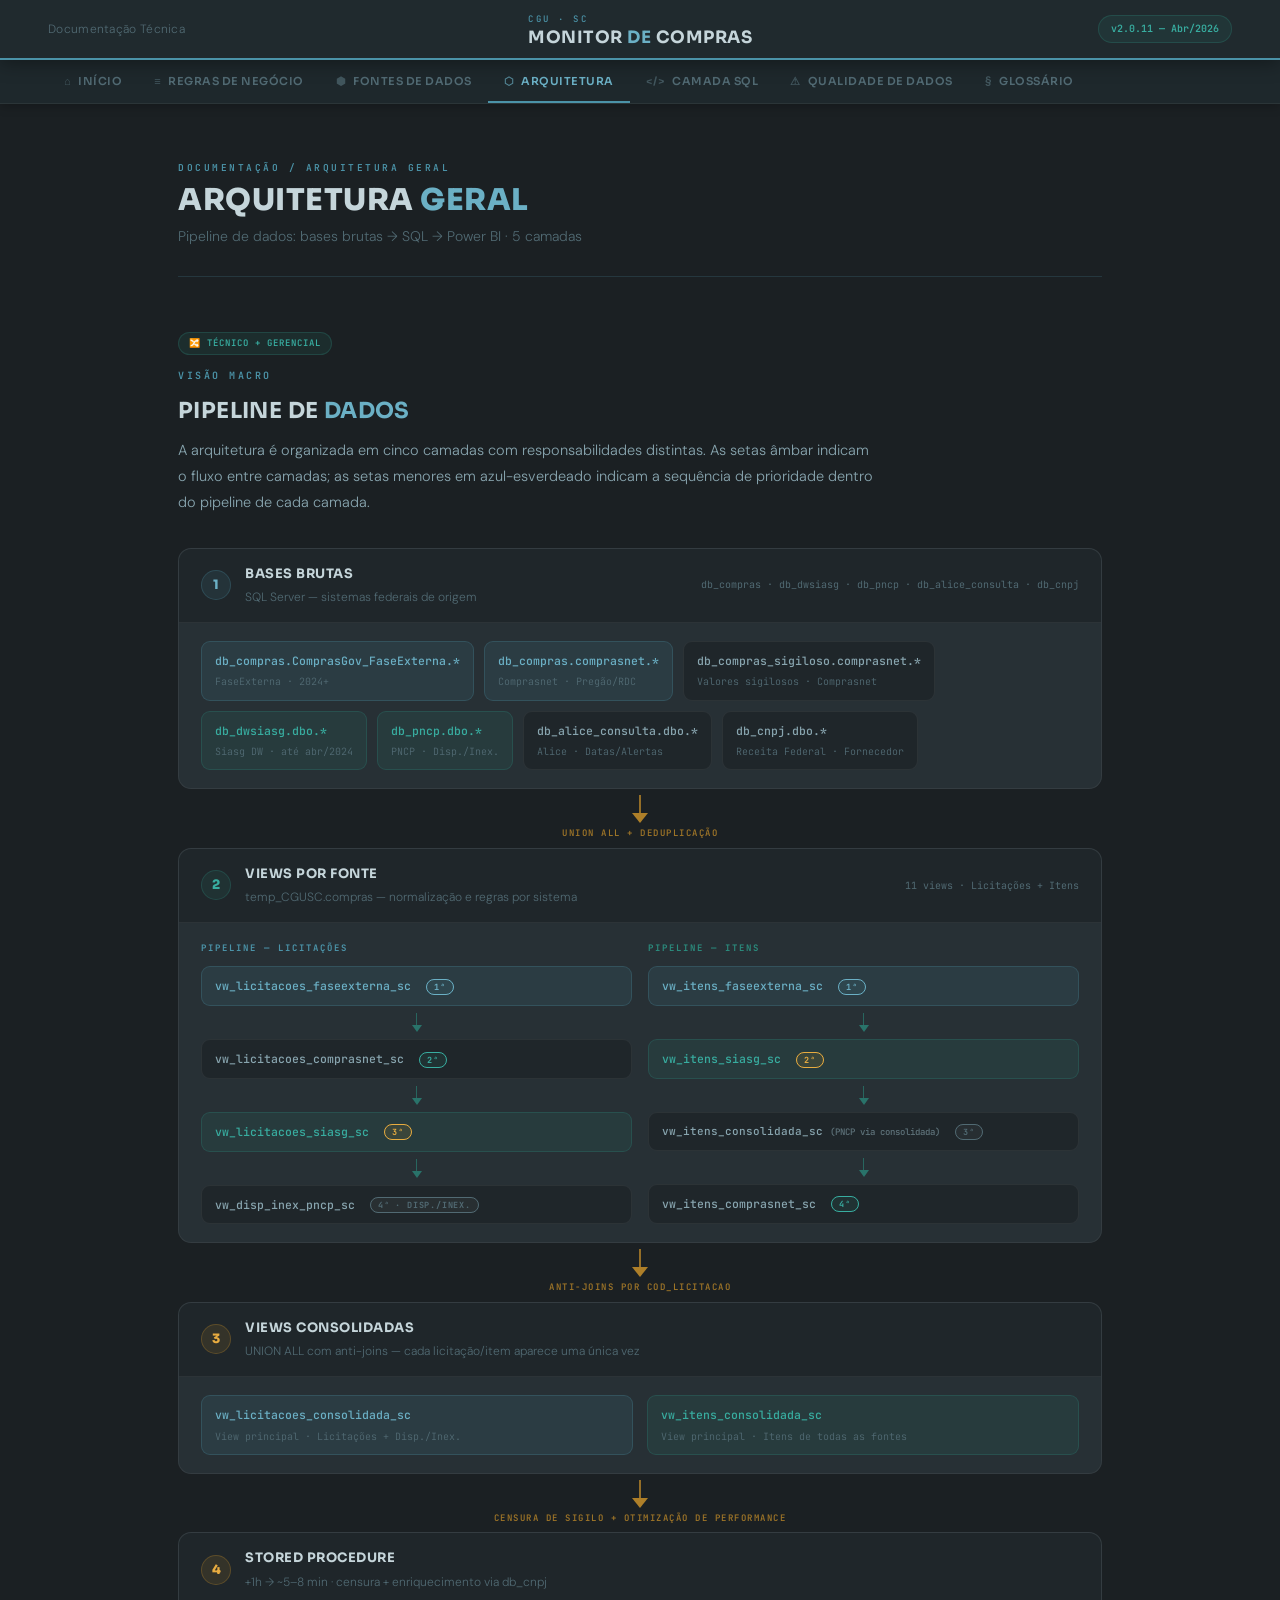
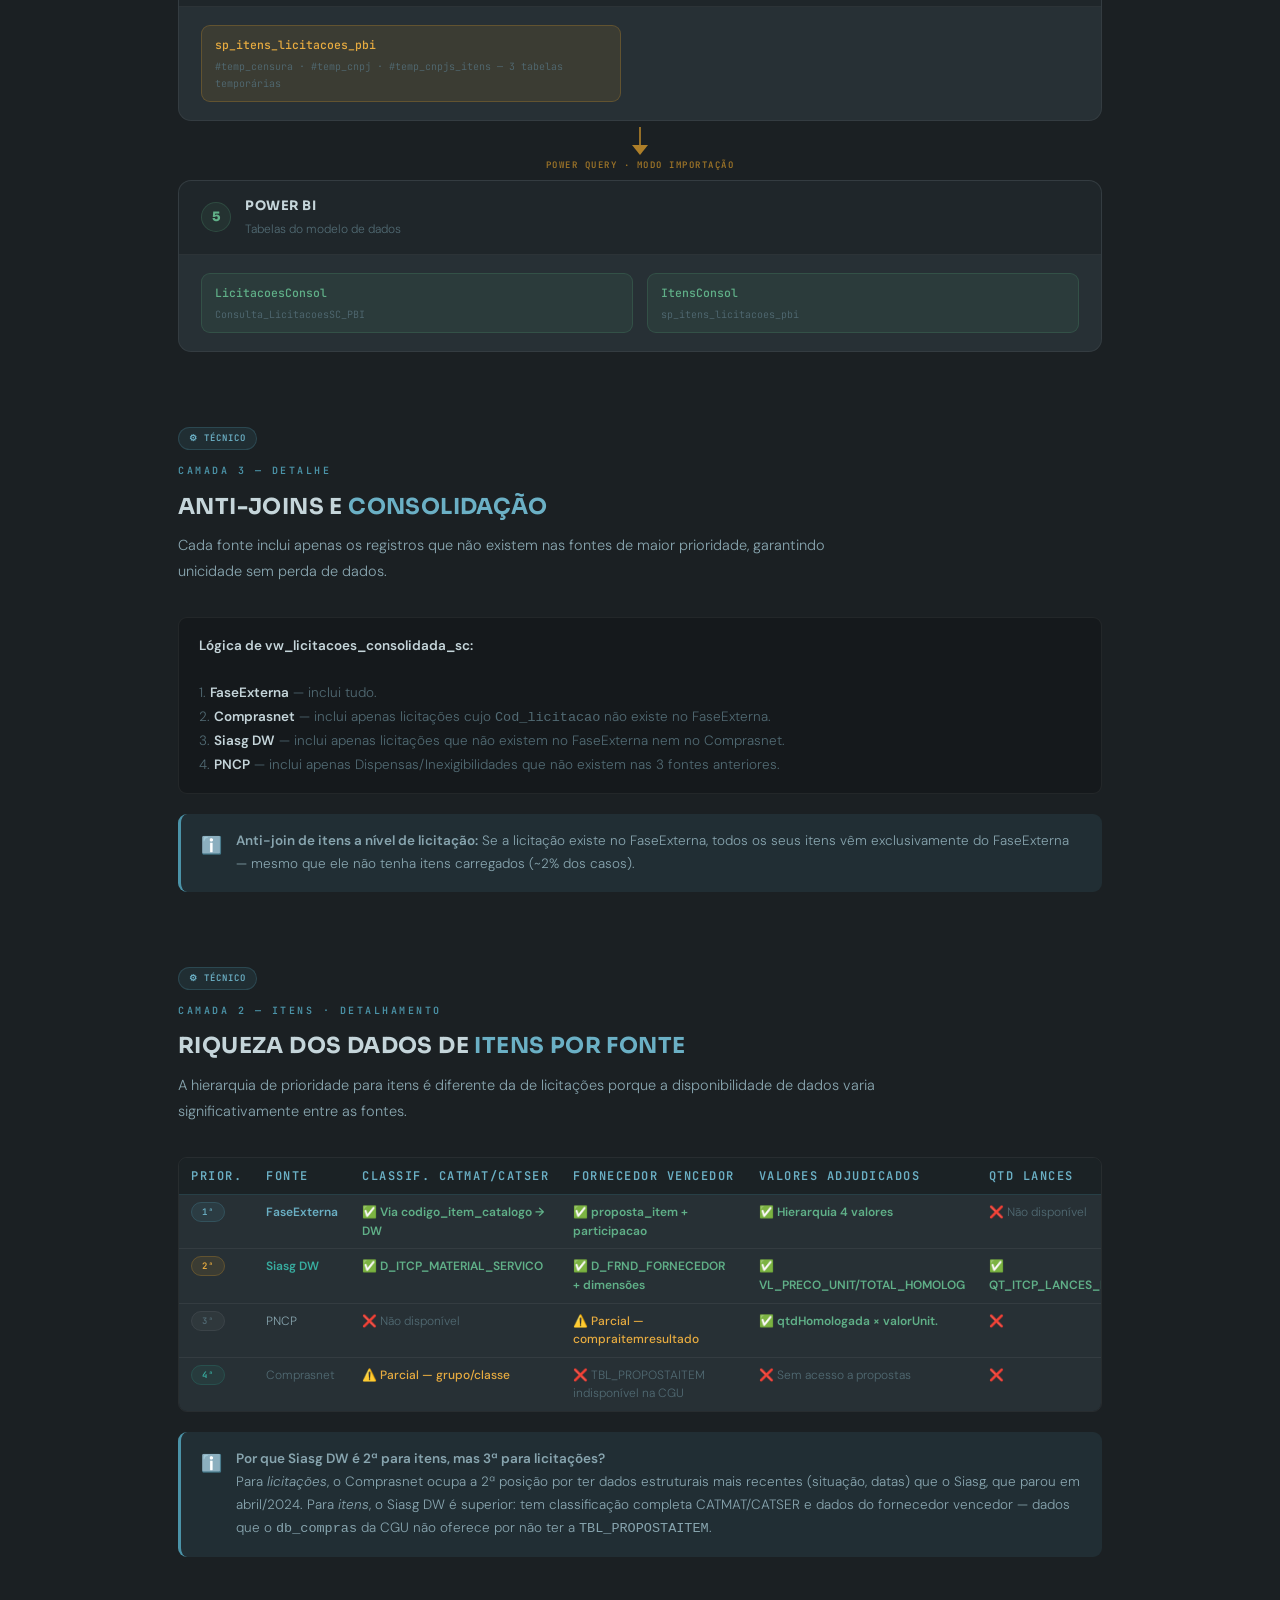
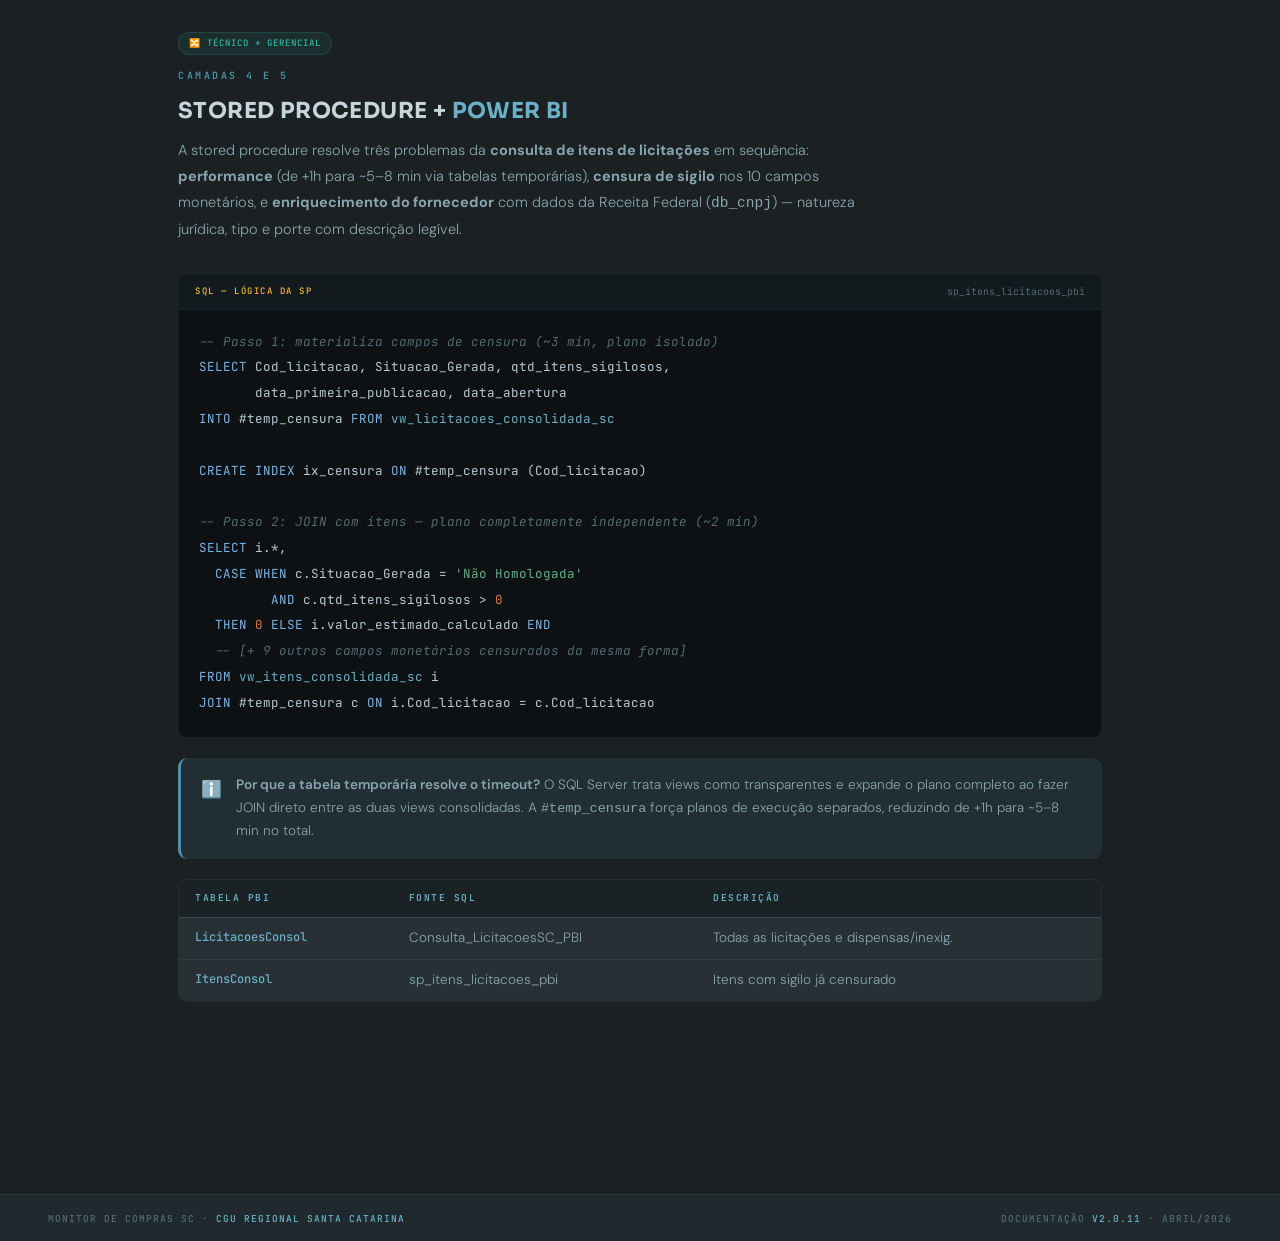
==== commit 817ce91b: "Atualização de abril" ====
--- a/arquitetura.html
+++ b/arquitetura.html
@@ -17,7 +17,7 @@
       <span class="brand-title">Monitor <em>de</em> Compras</span>
     </div>
   </a>
-  <div class="header-right"><span class="version-pill">v2.0.9 — Mar/2026</span></div>
+  <div class="header-right"><span class="version-pill">v2.0.11 — Abr/2026</span></div>
 </header>
 
 <nav class="tab-nav">
@@ -55,7 +55,7 @@
             <div class="pipe-layer-title">Bases Brutas</div>
             <div style="font-size:12px;font-weight:300;color:var(--text-muted);margin-top:2px;">SQL Server — sistemas federais de origem</div>
           </div>
-          <span class="pipe-layer-sub">db_compras · db_dwsiasg · db_pncp · db_alice_consulta</span>
+          <span class="pipe-layer-sub">db_compras · db_dwsiasg · db_pncp · db_alice_consulta · db_cnpj</span>
         </div>
         <div class="pipe-layer-body">
           <div style="display:flex;gap:10px;flex-wrap:wrap;">
@@ -65,6 +65,7 @@
             <div class="pipe-view teal">db_dwsiasg.dbo.*<div style="font-size:10px;color:var(--text-muted);margin-top:3px;font-weight:300;">Siasg DW · até abr/2024</div></div>
             <div class="pipe-view teal">db_pncp.dbo.*<div style="font-size:10px;color:var(--text-muted);margin-top:3px;font-weight:300;">PNCP · Disp./Inex.</div></div>
             <div class="pipe-view">db_alice_consulta.dbo.*<div style="font-size:10px;color:var(--text-muted);margin-top:3px;font-weight:300;">Alice · Datas/Alertas</div></div>
+            <div class="pipe-view">db_cnpj.dbo.*<div style="font-size:10px;color:var(--text-muted);margin-top:3px;font-weight:300;">Receita Federal · Fornecedor</div></div>
           </div>
         </div>
       </div>
@@ -150,11 +151,11 @@
           <div class="pipe-layer-num" style="background:var(--amber-bg);border:1px solid var(--amber-bdr);color:var(--amber-lt);">4</div>
           <div>
             <div class="pipe-layer-title">Stored Procedure</div>
-            <div style="font-size:12px;font-weight:300;color:var(--text-muted);margin-top:2px;">+1h → ~5–8 min · 10 campos monetários censurados</div>
-          </div>
-        </div>
-        <div class="pipe-layer-body">
-          <div class="pipe-view amber" style="max-width:420px;">sp_itens_licitacoes_pbi<div style="font-size:10px;color:var(--text-muted);margin-top:3px;font-weight:300;">#temp_censura como barreira de otimização do SQL Server</div></div>
+            <div style="font-size:12px;font-weight:300;color:var(--text-muted);margin-top:2px;">+1h → ~5–8 min · censura + enriquecimento via db_cnpj</div>
+          </div>
+        </div>
+        <div class="pipe-layer-body">
+          <div class="pipe-view amber" style="max-width:420px;">sp_itens_licitacoes_pbi<div style="font-size:10px;color:var(--text-muted);margin-top:3px;font-weight:300;">#temp_censura · #temp_cnpj · #temp_cnpjs_itens — 3 tabelas temporárias</div></div>
         </div>
       </div>
 
@@ -280,7 +281,7 @@
     <span class="badge badge-hibrido">🔀 Técnico + Gerencial</span>
     <div class="section-eyebrow">Camadas 4 e 5</div>
     <h2 class="section-title">Stored Procedure + <em>Power BI</em></h2>
-    <p class="section-desc">A stored procedure resolve dois problemas da <strong>consulta de itens de licitações</strong> simultaneamente: performance (de +1h para ~5–8 min) e censura de sigilo nos 10 campos monetários.</p>
+    <p class="section-desc">A stored procedure resolve três problemas da <strong>consulta de itens de licitações</strong> em sequência: <strong>performance</strong> (de +1h para ~5–8 min via tabelas temporárias), <strong>censura de sigilo</strong> nos 10 campos monetários, e <strong>enriquecimento do fornecedor</strong> com dados da Receita Federal (<code>db_cnpj</code>) — natureza jurídica, tipo e porte com descrição legível.</p>
 
     <div class="code-block">
       <div class="code-header">
@@ -323,6 +324,6 @@
 </div>
 <footer class="page-footer">
   <div>Monitor de Compras SC · <span>CGU Regional Santa Catarina</span></div>
-  <div>Documentação <span>v2.0.9</span> · Março/2026</div>
+  <div>Documentação <span>v2.0.11</span> · Abril/2026</div>
 </footer>
 </body></html>
